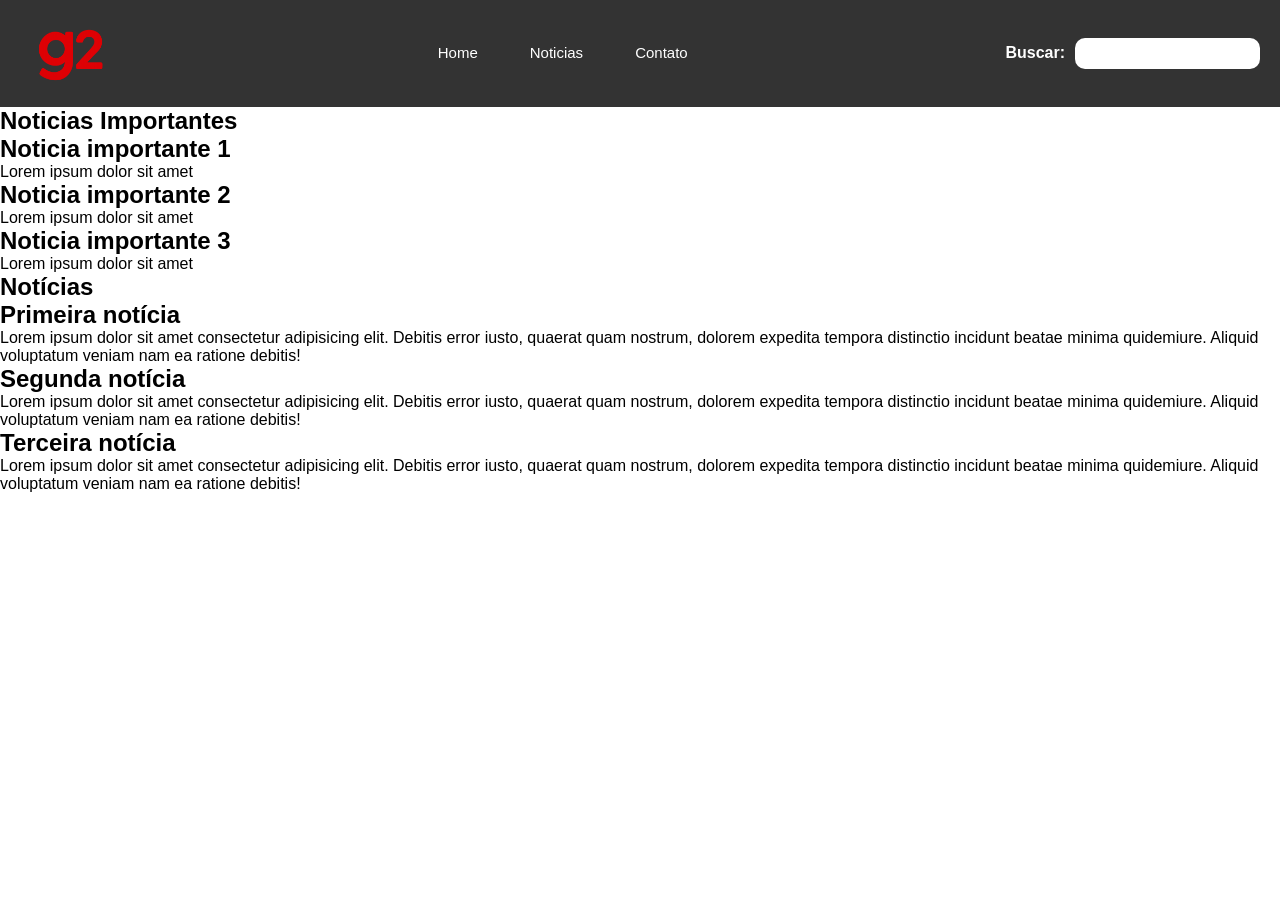
==== index.html @ c4826e5a "`Estruturação do Main com duas sections "Home" e "Noticias"`" ====
<!DOCTYPE html>
<html lang="pt-BR">

<head>
    <meta charset="UTF-8">
    <meta name="viewport" content="width=device-width, initial-scale=1.0">
    <title>Document</title>
    <link rel="stylesheet" href="style.css">
</head>

<body>
    <!-- Cabeçalho -->
    <header>
        <!-- Logo -->
        <picture id="logo" aria-label="Logo do Portal de notícias">
            <img src="img/logo.png" alt="Logo do Portal de notícias">
        </picture>
        <!-- Navbar -->
        <nav>
            <ul>
                <li><a href="#">Home</a></li>
                <li><a href="#noticias">Noticias</a></li>
                <li><a href="#">Contato</a></li>
            </ul>
        </nav>
        <!-- Form de pesquisa -->
        <form id="search-container" aria-label="Espaço de pesquisa">
            <label for="search">Buscar:</label>
            <input type="search" id="search">
        </form>
    </header>

    <main>
        <!-- Home -->
        <section id="home">
            <h1>Noticias Importantes</h1>
            <div id="home-container">
                <article class="noticias-cards">
                    <img src="img/politica.jpg" alt="">
                    <h2>Noticia importante 1</h2>
                    <p>Lorem ipsum dolor sit amet </p>
                </article>
                <article class="noticias-cards">
                    <img src="img/economia.avif" alt="">
                    <h2>Noticia importante 2</h2>
                    <p>Lorem ipsum dolor sit amet </p>
                </article>
                <article class="noticias-cards">
                    <img src="img/lula.avif" alt="">
                    <h2>Noticia importante 3</h2>
                    <p>Lorem ipsum dolor sit amet </p>
                </article>
            </div>
        </section>

        <!-- Noticias -->
        <section id="noticias">
            <h2>Notícias</h1>

                <article id="primeira-noticia" class="artigo-noticia">
                    <h2>Primeira notícia</h3>
                        <p>Lorem ipsum dolor sit
                            amet consectetur adipisicing
                            elit. Debitis error iusto,
                            quaerat quam nostrum, dolorem expedita
                            tempora distinctio incidunt beatae
                            minima quidemiure. Aliquid voluptatum veniam
                            nam ea ratione debitis!</p>
                </article>

                <article id="segunda-noticia" class="artigo-noticia">
                    <h2>Segunda notícia</h2>
                    <p>Lorem ipsum dolor sit
                        amet consectetur adipisicing
                        elit. Debitis error iusto,
                        quaerat quam nostrum, dolorem expedita
                        tempora distinctio incidunt beatae
                        minima quidemiure. Aliquid voluptatum veniam
                        nam ea ratione debitis!</p>
                </article>

                <article id="terceira-noticia" class="artigo-noticia">
                    <h2>Terceira notícia</h2>
                    <p>Lorem ipsum dolor sit
                        amet consectetur adipisicing
                        elit. Debitis error iusto,
                        quaerat quam nostrum, dolorem expedita
                        tempora distinctio incidunt beatae
                        minima quidemiure. Aliquid voluptatum veniam
                        nam ea ratione debitis!</p>
                </article>

        </section>

        <aside>

        </aside>
    </main>

</body>

</html>
---- style.css ----
* {
    font-family: Arial, Helvetica, sans-serif;
    margin: 0;
    padding: 0;
    box-sizing: border-box;
}

header {
    display: flex;
    justify-content: space-between;
    align-items: center;
    flex-wrap: wrap;

    background-color: #333;
    color: white;
    padding: 20px;
    text-align: center;
}

picture {
    display: block;
    max-width: 100px;
    height: auto;
}

img {
    display: block;
    max-width: 100px;
    height: auto;
}

nav {
    display: flex;
}

nav ul {
    display: flex;
    flex-direction: row;
    list-style: none;
    gap: 20px;

    margin: 0;
    padding: 0;
}

nav a {
    color: white;
    text-decoration: none;

    padding: 10px 16px;
    border-radius: 8px;

    font-weight: 500;
    font-size: 15px;
}

nav a:hover {
    background-color: rgba(255, 255, 255, 0.12);
    transform: translateY(-2px);
}

nav a:active {
    transform: translateY(0);
}

#search-container {
    display: flex;
    align-items: center;
    gap: 10px;
}

#search-container label {
    font-weight: bold;
}

#search-container picture {
    width: 40px;
}

#search {
    padding: 8px;
    border: none;
    border-radius: 10px;

}
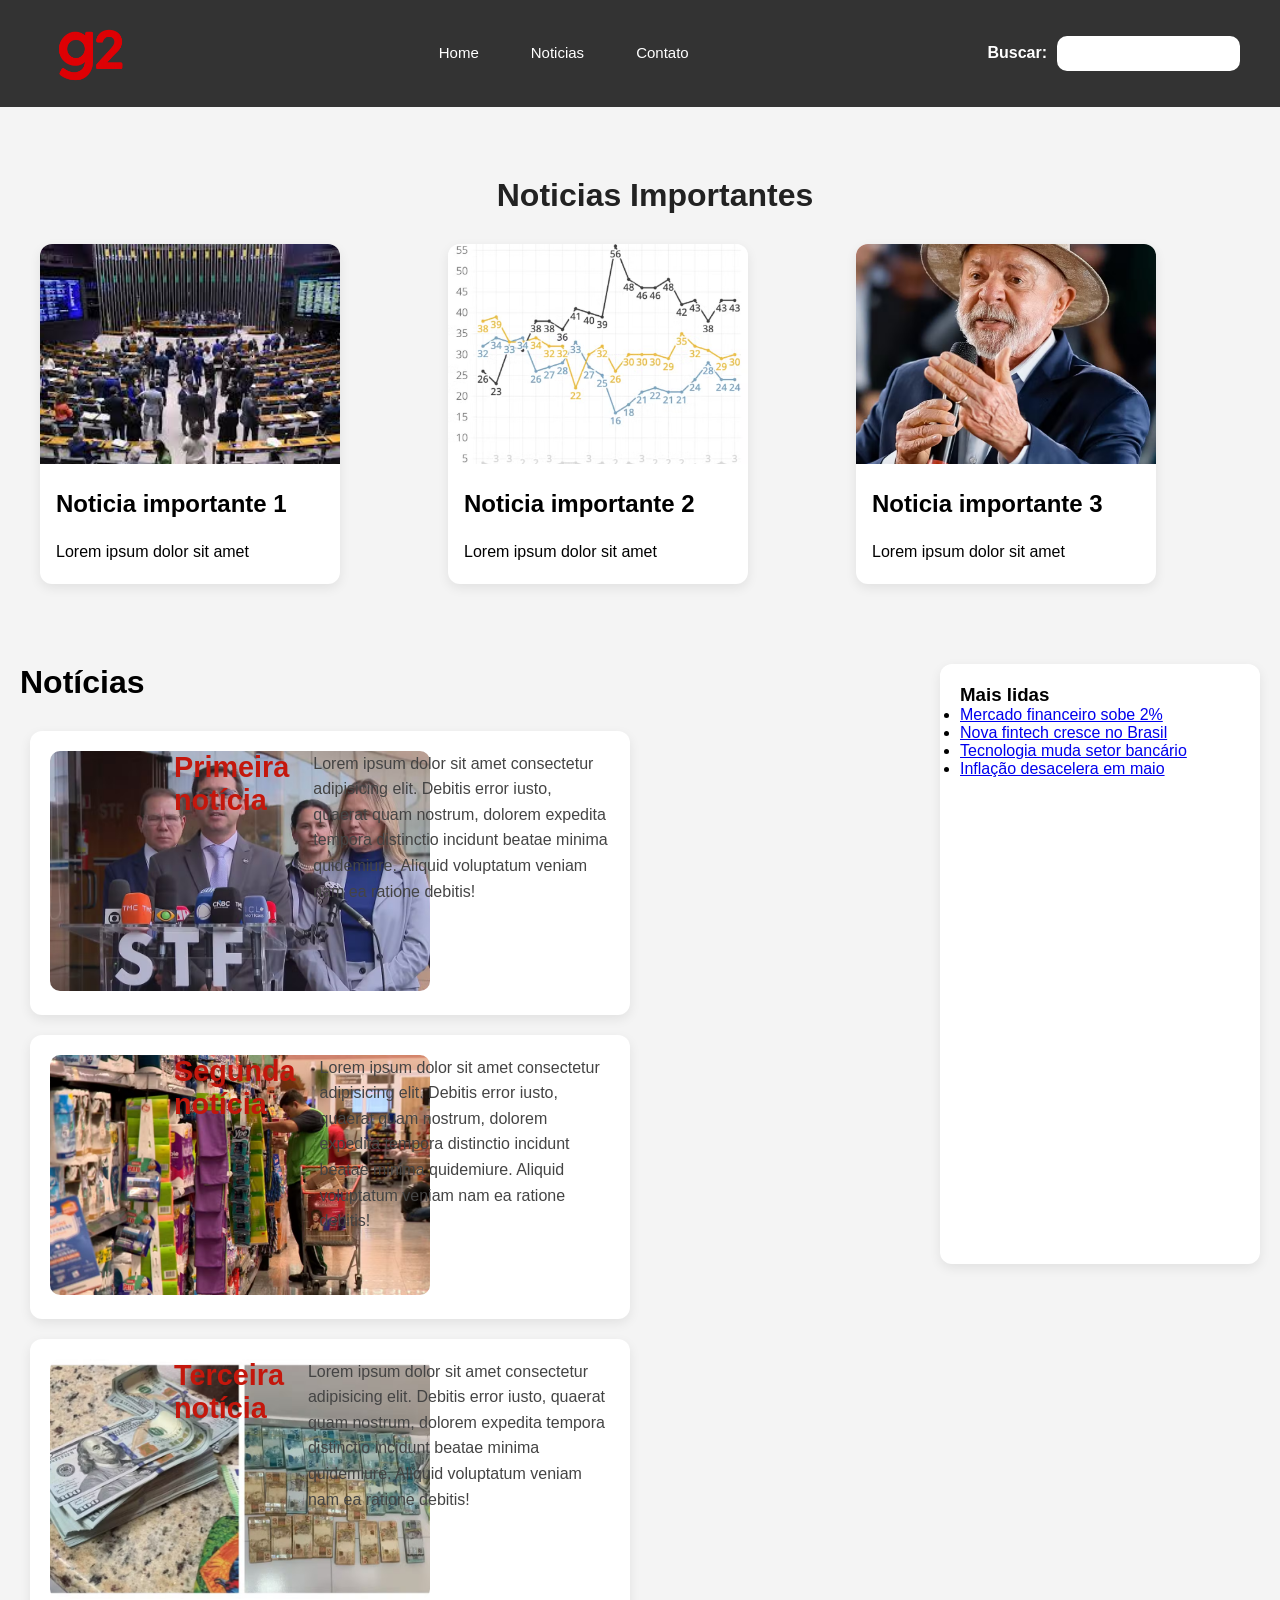
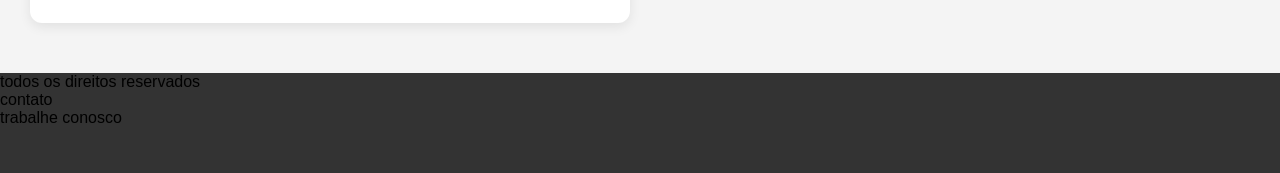
==== commit 1288166a: "`Estrutura completa do html`" ====
--- a/index.html
+++ b/index.html
@@ -54,21 +54,29 @@
         </section>
 
         <!-- Noticias -->
-        <section id="noticias">
-            <h2>Notícias</h1>
+        <section id="">
+            <div id="noticias">
+                <h2 id="titulo-noticias">Notícias</h2>
 
                 <article id="primeira-noticia" class="artigo-noticia">
-                    <h2>Primeira notícia</h3>
-                        <p>Lorem ipsum dolor sit
-                            amet consectetur adipisicing
-                            elit. Debitis error iusto,
-                            quaerat quam nostrum, dolorem expedita
-                            tempora distinctio incidunt beatae
-                            minima quidemiure. Aliquid voluptatum veniam
-                            nam ea ratione debitis!</p>
+                    <picture>
+                        <img src="img/faria-lima.avif" alt="">
+                    </picture>
+                    <h2>Primeira notícia</h2>
+                    <p>Lorem ipsum dolor sit
+                        amet consectetur adipisicing
+                        elit. Debitis error iusto,
+                        quaerat quam nostrum, dolorem expedita
+                        tempora distinctio incidunt beatae
+                        minima quidemiure. Aliquid voluptatum veniam
+                        nam ea ratione debitis!</p>
                 </article>
 
                 <article id="segunda-noticia" class="artigo-noticia">
+                    <picture>
+                        <img src="img/mercado.avif" alt="">
+                    </picture>
+
                     <h2>Segunda notícia</h2>
                     <p>Lorem ipsum dolor sit
                         amet consectetur adipisicing
@@ -80,6 +88,9 @@
                 </article>
 
                 <article id="terceira-noticia" class="artigo-noticia">
+                    <picture>
+                        <img src="img/fintech.avif" alt="">
+                    </picture>
                     <h2>Terceira notícia</h2>
                     <p>Lorem ipsum dolor sit
                         amet consectetur adipisicing
@@ -89,13 +100,33 @@
                         minima quidemiure. Aliquid voluptatum veniam
                         nam ea ratione debitis!</p>
                 </article>
+            </div>
+            <aside>
+                <h3>Mais lidas</h3>
 
+                <ul>
+                    <li><a href="#">Mercado financeiro sobe 2%</a></li>
+                    <li><a href="#">Nova fintech cresce no Brasil</a></li>
+                    <li><a href="#">Tecnologia muda setor bancário</a></li>
+                    <li><a href="#">Inflação desacelera em maio</a></li>
+                </ul>
+            </aside>
         </section>
+    </main>
 
-        <aside>
-
-        </aside>
-    </main>
+    <footer>
+        <div>
+            <p>
+                todos os direitos reservados
+            </p>
+        </div>
+        <div>
+            <ul>
+                <li><a href=""></a>contato</li>
+                <li><a href=""></a>trabalhe conosco</li>
+            </ul>
+        </div>
+    </footer>
 
 </body>
 
--- a/style.css
+++ b/style.css
@@ -5,16 +5,21 @@
     box-sizing: border-box;
 }
 
+body {
+    background-color: #f4f4f4;
+}
+
 header {
     display: flex;
     justify-content: space-between;
     align-items: center;
     flex-wrap: wrap;
 
+    gap: 20px;
+
     background-color: #333;
     color: white;
-    padding: 20px;
-    text-align: center;
+    padding: 20px 40px;
 }
 
 picture {
@@ -23,7 +28,7 @@
     height: auto;
 }
 
-img {
+#logo img {
     display: block;
     max-width: 100px;
     height: auto;
@@ -35,12 +40,8 @@
 
 nav ul {
     display: flex;
-    flex-direction: row;
     list-style: none;
     gap: 20px;
-
-    margin: 0;
-    padding: 0;
 }
 
 nav a {
@@ -52,6 +53,8 @@
 
     font-weight: 500;
     font-size: 15px;
+
+    transition: 0.3s ease;
 }
 
 nav a:hover {
@@ -78,8 +81,156 @@
 }
 
 #search {
-    padding: 8px;
+    padding: 10px 7px;
     border: none;
     border-radius: 10px;
-
+    outline: none;
+
+}
+
+#home {
+    padding: 40px 20px;
+}
+
+#home h1 {
+    font-size: 2rem;
+    margin-bottom: 30px;
+    text-align: center;
+}
+
+#home-container {
+    display: grid;
+    grid-template-columns: repeat(auto-fit, minmax(280px, 1fr));
+    gap: 24px;
+    max-width: 1200px;
+    margin: 0 auto;
+}
+
+.noticias-cards {
+    display: flex;
+    flex-direction: column;
+    background-color: white;
+    width: 300px;
+    border-radius: 12px;
+    overflow: hidden;
+    box-shadow: 0px 4px 12px rgba(0, 0, 0, 0.08);
+    gap: 10px;
+}
+
+.noticias-cards:hover {
+    transform: translateY(-6px);
+    box-shadow: 0px 4px 24px rgba(0, 0, 0, 0.12);
+}
+
+.noticias-cards img {
+    width: 100%;
+    height: 220px;
+    object-fit: cover;
+}
+
+.noticias-cards h2,
+.noticias-cards p {
+    padding-inline: 16px;
+}
+
+.noticias-cards h2 {
+    margin-top: 16px;
+}
+
+.noticias-cards p {
+    margin: 12px 0 20px;
+    line-height: 1.5;
+}
+
+#home h1 {
+    font-size: 2rem;
+
+    margin-left: 30px;
+    margin-top: 30px;
+
+    color: #222;
+}
+
+#noticias {
+    display: flex;
+    flex-direction: column;
+    flex: 1;
+    max-width: 900px;
+}
+
+#titulo-noticias {
+    margin-bottom: 20px;
+    font-size: 2rem;
+}
+
+/* Artigos */
+.artigo-noticia {
+    display: flex;
+    background-color: white;
+    flex-direction: row;
+    gap: 24px;
+    margin-bottom: 20px;
+    width: 600px;
+    padding: 20px;
+    margin: 10px;
+    border-radius: 12px;
+    box-shadow: 0px 4px 12px rgba(0, 0, 0, 0.08);
+}
+
+.artigo-noticia picture {
+    flex-shrink: 0;
+}
+
+.artigo-noticia img {
+    width: 380px;
+    height: 240px;
+    border-radius: 10px;
+    object-fit: cover;
+}
+
+.artigo-noticia h2 {
+    font-size: 1.8rem;
+
+    margin-bottom: 12px;
+
+    color: #c4170c;
+    /* vermelho estilo G1 */
+}
+
+.artigo-noticia p {
+    line-height: 1.6;
+    color: #444;
+}
+
+.artigo-noticia p {
+    line-height: 1.6;
+}
+
+aside {
+    width: 320px;
+    min-height: 600px;
+    background-color: white;
+    border-radius: 12px;
+    padding: 20px;
+    box-shadow: 0 4px 12px rgba(0, 0, 0, 0.08);
+    position: sticky;
+    top: 20px;
+}
+
+section:last-of-type {
+    display: flex;
+    justify-content: center;
+    align-items: flex-start;
+    gap: 30px;
+
+    padding: 40px 20px;
+
+    max-width: 1400px;
+    margin: 0 auto;
+}
+
+footer{
+    width: 100%;
+    height: 100px;
+    background-color: #333;
 }
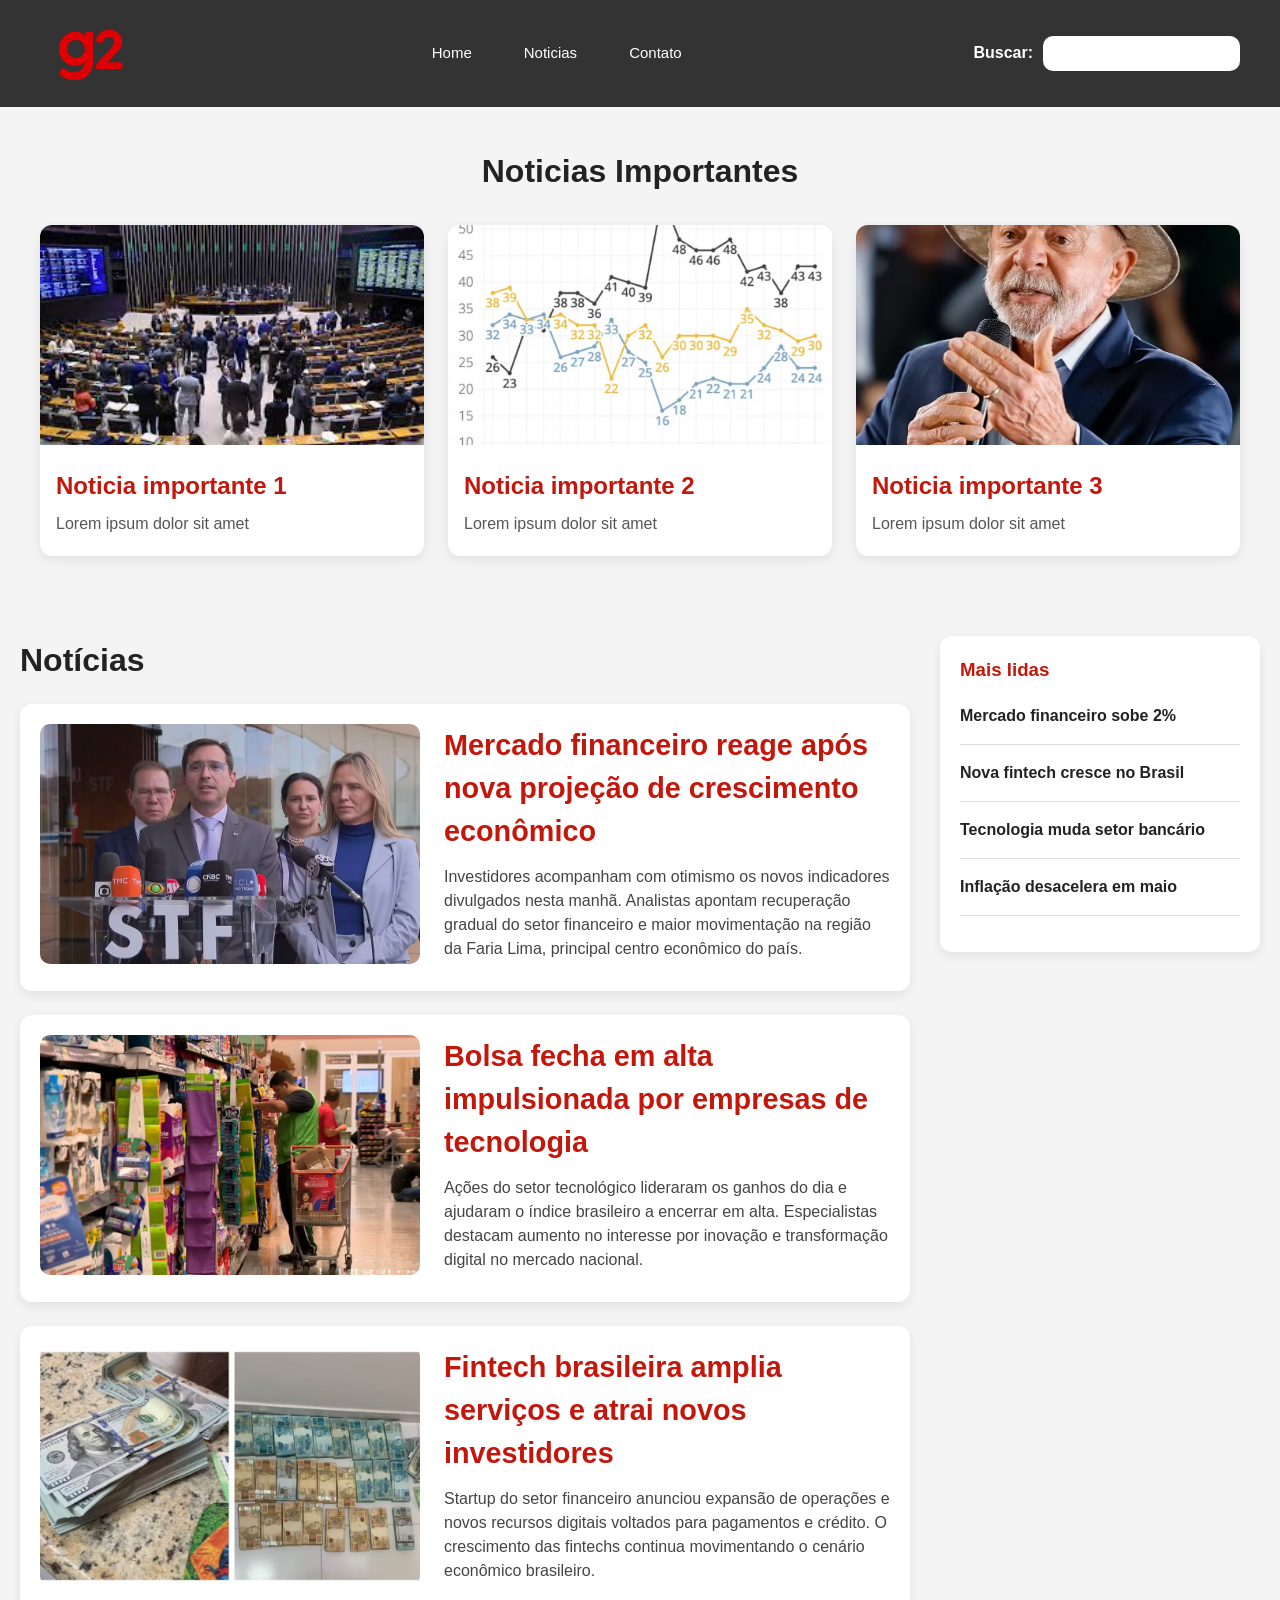
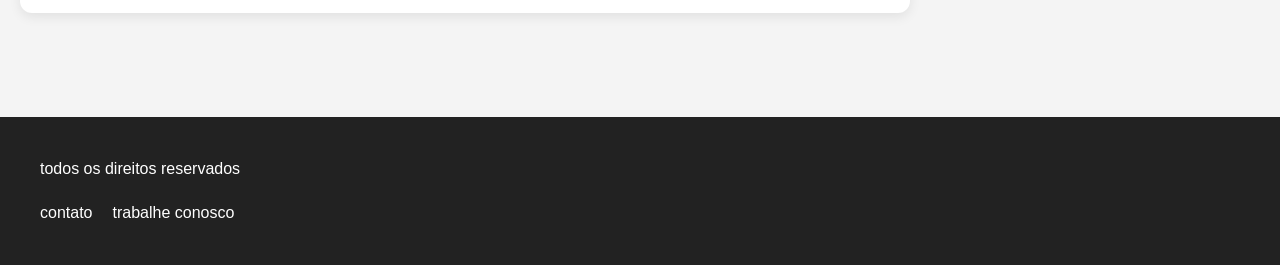
==== commit 686f793a: "`Contextualizado nos articles e melhoria do css`" ====
--- a/index.html
+++ b/index.html
@@ -60,46 +60,52 @@
 
                 <article id="primeira-noticia" class="artigo-noticia">
                     <picture>
-                        <img src="img/faria-lima.avif" alt="">
+                        <img src="img/faria-lima.avif" alt="Politicos em entrevista">
                     </picture>
-                    <h2>Primeira notícia</h2>
-                    <p>Lorem ipsum dolor sit
-                        amet consectetur adipisicing
-                        elit. Debitis error iusto,
-                        quaerat quam nostrum, dolorem expedita
-                        tempora distinctio incidunt beatae
-                        minima quidemiure. Aliquid voluptatum veniam
-                        nam ea ratione debitis!</p>
+
+                    <div>
+                        <h2>Mercado financeiro reage após nova projeção de crescimento econômico</h2>
+
+                        <p>
+                            Investidores acompanham com otimismo os novos indicadores divulgados nesta manhã.
+                            Analistas apontam recuperação gradual do setor financeiro e maior movimentação
+                            na região da Faria Lima, principal centro econômico do país.
+                        </p>
+                    </div>
                 </article>
 
                 <article id="segunda-noticia" class="artigo-noticia">
                     <picture>
-                        <img src="img/mercado.avif" alt="">
+                        <img src="img/mercado.avif" alt="Mercado e carrinho de compras">
                     </picture>
 
-                    <h2>Segunda notícia</h2>
-                    <p>Lorem ipsum dolor sit
-                        amet consectetur adipisicing
-                        elit. Debitis error iusto,
-                        quaerat quam nostrum, dolorem expedita
-                        tempora distinctio incidunt beatae
-                        minima quidemiure. Aliquid voluptatum veniam
-                        nam ea ratione debitis!</p>
+                    <div>
+                        <h2>Bolsa fecha em alta impulsionada por empresas de tecnologia</h2>
+
+                        <p>
+                            Ações do setor tecnológico lideraram os ganhos do dia e ajudaram o índice brasileiro
+                            a encerrar em alta. Especialistas destacam aumento no interesse por inovação e
+                            transformação digital no mercado nacional.
+                        </p>
+                    </div>
                 </article>
 
                 <article id="terceira-noticia" class="artigo-noticia">
                     <picture>
-                        <img src="img/fintech.avif" alt="">
+                        <img src="img/fintech.avif" alt="Dinheiro e dolar espalhado pelo chão">
                     </picture>
-                    <h2>Terceira notícia</h2>
-                    <p>Lorem ipsum dolor sit
-                        amet consectetur adipisicing
-                        elit. Debitis error iusto,
-                        quaerat quam nostrum, dolorem expedita
-                        tempora distinctio incidunt beatae
-                        minima quidemiure. Aliquid voluptatum veniam
-                        nam ea ratione debitis!</p>
+
+                    <div>
+                        <h2>Fintech brasileira amplia serviços e atrai novos investidores</h2>
+
+                        <p>
+                            Startup do setor financeiro anunciou expansão de operações e novos recursos digitais
+                            voltados para pagamentos e crédito. O crescimento das fintechs continua movimentando
+                            o cenário econômico brasileiro.
+                        </p>
+                    </div>
                 </article>
+
             </div>
             <aside>
                 <h3>Mais lidas</h3>
--- a/style.css
+++ b/style.css
@@ -1,3 +1,4 @@
+
 * {
     font-family: Arial, Helvetica, sans-serif;
     margin: 0;
@@ -7,7 +8,11 @@
 
 body {
     background-color: #f4f4f4;
-}
+    color: #222;
+    line-height: 1.5;
+}
+
+/* HEADER */
 
 header {
     display: flex;
@@ -19,24 +24,16 @@
 
     background-color: #333;
     color: white;
+
     padding: 20px 40px;
 }
 
-picture {
+#logo img {
+    width: 100px;
     display: block;
-    max-width: 100px;
-    height: auto;
-}
-
-#logo img {
-    display: block;
-    max-width: 100px;
-    height: auto;
-}
-
-nav {
-    display: flex;
-}
+}
+
+/* NAV */
 
 nav ul {
     display: flex;
@@ -51,8 +48,8 @@
     padding: 10px 16px;
     border-radius: 8px;
 
+    font-size: 15px;
     font-weight: 500;
-    font-size: 15px;
 
     transition: 0.3s ease;
 }
@@ -62,9 +59,7 @@
     transform: translateY(-2px);
 }
 
-nav a:active {
-    transform: translateY(0);
-}
+/* SEARCH */
 
 #search-container {
     display: flex;
@@ -76,17 +71,16 @@
     font-weight: bold;
 }
 
-#search-container picture {
-    width: 40px;
-}
-
 #search {
-    padding: 10px 7px;
+    padding: 10px 14px;
+
     border: none;
+    outline: none;
+
     border-radius: 10px;
-    outline: none;
-
-}
+}
+
+/* HOME */
 
 #home {
     padding: 40px 20px;
@@ -94,87 +88,116 @@
 
 #home h1 {
     font-size: 2rem;
+    text-align: center;
+
     margin-bottom: 30px;
-    text-align: center;
-}
+}
+
+/* CARDS */
 
 #home-container {
     display: grid;
+
     grid-template-columns: repeat(auto-fit, minmax(280px, 1fr));
+
     gap: 24px;
+
     max-width: 1200px;
+
     margin: 0 auto;
 }
 
 .noticias-cards {
-    display: flex;
-    flex-direction: column;
     background-color: white;
-    width: 300px;
+
     border-radius: 12px;
+
     overflow: hidden;
-    box-shadow: 0px 4px 12px rgba(0, 0, 0, 0.08);
-    gap: 10px;
+
+    box-shadow: 0 4px 12px rgba(0, 0, 0, 0.08);
+
+    transition: 0.3s ease;
 }
 
 .noticias-cards:hover {
     transform: translateY(-6px);
-    box-shadow: 0px 4px 24px rgba(0, 0, 0, 0.12);
+
+    box-shadow: 0 4px 24px rgba(0, 0, 0, 0.12);
 }
 
 .noticias-cards img {
     width: 100%;
     height: 220px;
+
     object-fit: cover;
 }
 
-.noticias-cards h2,
+.noticias-cards h2 {
+    padding: 16px 16px 8px;
+
+    color: #c4170c;
+}
+
 .noticias-cards p {
-    padding-inline: 16px;
-}
-
-.noticias-cards h2 {
-    margin-top: 16px;
-}
-
-.noticias-cards p {
-    margin: 12px 0 20px;
-    line-height: 1.5;
-}
-
-#home h1 {
+    padding: 0 16px 20px;
+
+    color: #555;
+}
+
+/* ÁREA DAS NOTÍCIAS */
+
+section:last-of-type {
+    display: flex;
+    justify-content: center;
+    align-items: flex-start;
+
+    gap: 30px;
+
+    max-width: 1400px;
+
+    margin: 0 auto;
+
+    padding: 40px 20px;
+}
+
+/* NOTÍCIAS */
+
+#noticias {
+    flex: 1;
+
+    max-width: 900px;
+}
+
+#titulo-noticias {
     font-size: 2rem;
 
-    margin-left: 30px;
-    margin-top: 30px;
-
-    color: #222;
-}
-
-#noticias {
-    display: flex;
-    flex-direction: column;
-    flex: 1;
-    max-width: 900px;
-}
-
-#titulo-noticias {
     margin-bottom: 20px;
-    font-size: 2rem;
-}
-
-/* Artigos */
+}
+
+/* ARTIGO */
+
 .artigo-noticia {
     display: flex;
+
+    gap: 24px;
+
     background-color: white;
-    flex-direction: row;
-    gap: 24px;
-    margin-bottom: 20px;
-    width: 600px;
+
     padding: 20px;
-    margin: 10px;
+
+    margin-bottom: 24px;
+
     border-radius: 12px;
-    box-shadow: 0px 4px 12px rgba(0, 0, 0, 0.08);
+
+    box-shadow: 0 4px 12px rgba(0, 0, 0, 0.08);
+
+    transition: 0.3s ease;
+}
+
+.artigo-noticia:hover {
+    transform: translateY(-4px);
+
+    box-shadow: 0 4px 24px rgba(0, 0, 0, 0.12);
 }
 
 .artigo-noticia picture {
@@ -184,8 +207,10 @@
 .artigo-noticia img {
     width: 380px;
     height: 240px;
+
+    object-fit: cover;
+
     border-radius: 10px;
-    object-fit: cover;
 }
 
 .artigo-noticia h2 {
@@ -194,43 +219,143 @@
     margin-bottom: 12px;
 
     color: #c4170c;
-    /* vermelho estilo G1 */
 }
 
 .artigo-noticia p {
-    line-height: 1.6;
     color: #444;
 }
 
-.artigo-noticia p {
-    line-height: 1.6;
-}
+/* ASIDE */
 
 aside {
     width: 320px;
-    min-height: 600px;
+
     background-color: white;
+
+    padding: 20px;
+
     border-radius: 12px;
-    padding: 20px;
+
     box-shadow: 0 4px 12px rgba(0, 0, 0, 0.08);
+
     position: sticky;
     top: 20px;
 }
 
-section:last-of-type {
-    display: flex;
-    justify-content: center;
-    align-items: flex-start;
-    gap: 30px;
+aside h3 {
+    margin-bottom: 20px;
+
+    color: #c4170c;
+}
+
+aside ul {
+    list-style: none;
+}
+
+aside li {
+    margin-bottom: 16px;
+
+    padding-bottom: 16px;
+
+    border-bottom: 1px solid #ddd;
+}
+
+aside a {
+    text-decoration: none;
+
+    color: #222;
+
+    font-weight: bold;
+}
+
+aside a:hover {
+    color: #c4170c;
+}
+
+/* FOOTER */
+
+footer {
+    background-color: #222;
+    color: white;
+
+    margin-top: 40px;
 
     padding: 40px 20px;
-
-    max-width: 1400px;
+}
+
+footer div {
+    max-width: 1200px;
+
     margin: 0 auto;
 }
 
-footer{
-    width: 100%;
-    height: 100px;
-    background-color: #333;
-}+footer ul {
+    display: flex;
+    gap: 20px;
+
+    list-style: none;
+
+    margin-top: 20px;
+}
+
+footer a {
+    color: white;
+    text-decoration: none;
+}
+
+footer a:hover {
+    color: #c4170c;
+}
+
+/* RESPONSIVIDADE */
+
+@media (max-width: 1000px) {
+
+    section:last-of-type {
+        flex-direction: column;
+    }
+
+    aside {
+        width: 100%;
+
+        position: static;
+    }
+}
+
+@media (max-width: 768px) {
+
+    header {
+        flex-direction: column;
+
+        text-align: center;
+    }
+
+    nav ul {
+        flex-direction: column;
+    }
+
+    #search-container {
+        width: 100%;
+
+        justify-content: center;
+    }
+
+    #search {
+        width: 100%;
+
+        max-width: 300px;
+    }
+
+    .artigo-noticia {
+        flex-direction: column;
+    }
+
+    .artigo-noticia img {
+        width: 100%;
+        height: 300px;
+    }
+
+    footer ul {
+        flex-direction: column;
+    }
+}
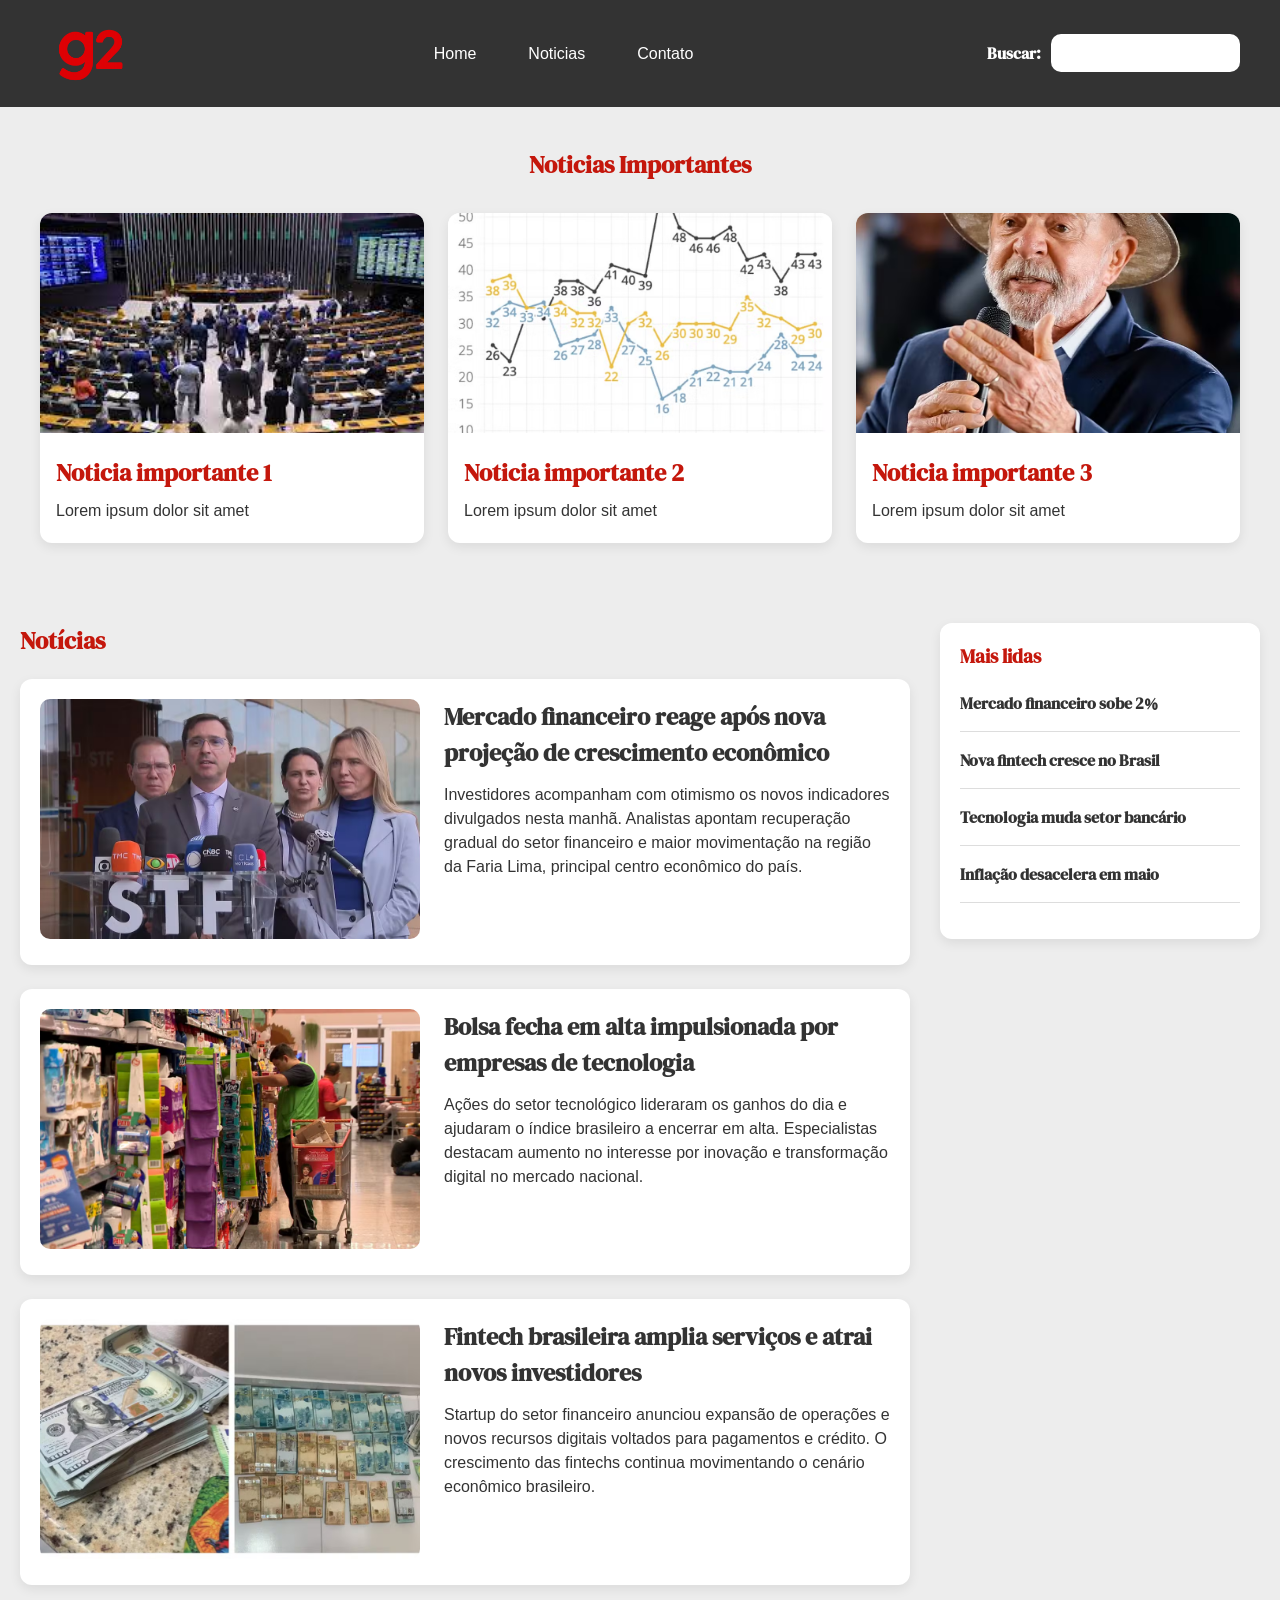
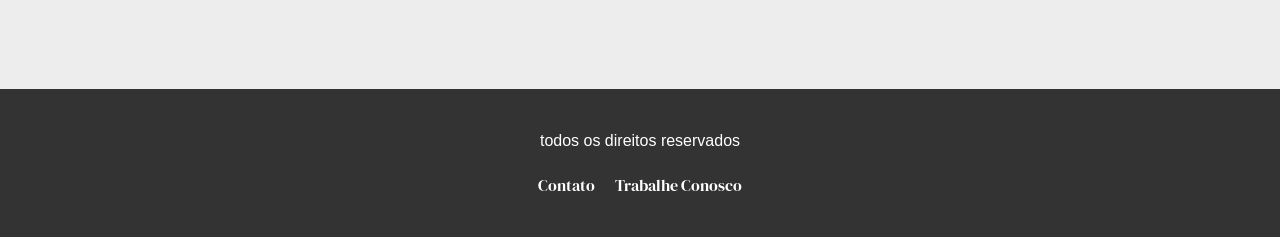
==== commit 90e77b39: "Fix(Html/CSS): Consertado os articles adicionando links neles e ajustando aria-label e centralização" ====
--- a/index.html
+++ b/index.html
@@ -35,21 +35,31 @@
         <section id="home">
             <h1>Noticias Importantes</h1>
             <div id="home-container">
-                <article class="noticias-cards">
-                    <img src="img/politica.jpg" alt="">
-                    <h2>Noticia importante 1</h2>
-                    <p>Lorem ipsum dolor sit amet </p>
-                </article>
-                <article class="noticias-cards">
-                    <img src="img/economia.avif" alt="">
-                    <h2>Noticia importante 2</h2>
-                    <p>Lorem ipsum dolor sit amet </p>
-                </article>
-                <article class="noticias-cards">
-                    <img src="img/lula.avif" alt="">
-                    <h2>Noticia importante 3</h2>
-                    <p>Lorem ipsum dolor sit amet </p>
-                </article>
+
+                <a aria-label="Noticia em destaque:" href="#">
+                    <article class="noticias-cards">
+                        <img src="img/politica.jpg" alt="">
+                        <h2>Noticia importante 1</h2>
+                        <p>Lorem ipsum dolor sit amet </p>
+                    </article>
+                </a>
+
+
+                <a aria-label="Noticia em destaque:" href="#">
+                    <article class="noticias-cards">
+                        <img src="img/economia.avif" alt="">
+                        <h2>Noticia importante 2</h2>
+                        <p>Lorem ipsum dolor sit amet </p>
+                    </article>
+                </a>
+
+                <a aria-label="Noticia em destaque:" href="#">
+                    <article class="noticias-cards">
+                        <img src="img/lula.avif" alt="">
+                        <h2>Noticia importante 3</h2>
+                        <p>Lorem ipsum dolor sit amet </p>
+                    </article>
+                </a>
             </div>
         </section>
 
@@ -58,63 +68,70 @@
             <div id="noticias">
                 <h2 id="titulo-noticias">Notícias</h2>
 
-                <article id="primeira-noticia" class="artigo-noticia">
-                    <picture>
-                        <img src="img/faria-lima.avif" alt="Politicos em entrevista">
-                    </picture>
+                <a aria-label="Noticia: " href="#">
+                    <article id="primeira-noticia" class="artigo-noticia">
+                        <picture>
+                            <img src="img/faria-lima.avif" alt="Politicos em entrevista">
+                        </picture>
 
-                    <div>
-                        <h2>Mercado financeiro reage após nova projeção de crescimento econômico</h2>
+                        <div>
+                            <h2>Mercado financeiro reage após nova projeção de crescimento econômico</h2>
+                            <p>
+                                Investidores acompanham com otimismo os novos indicadores divulgados nesta manhã.
+                                Analistas apontam recuperação gradual do setor financeiro e maior movimentação
+                                na região da Faria Lima, principal centro econômico do país.
+                            </p>
+                        </div>
+                    </article>
+                </a>
+                <a aria-label="Noticia: " href="#">
+                    <article id="segunda-noticia" class="artigo-noticia">
+                        <picture>
+                            <img src="img/mercado.avif" alt="Mercado e carrinho de compras">
+                        </picture>
 
-                        <p>
-                            Investidores acompanham com otimismo os novos indicadores divulgados nesta manhã.
-                            Analistas apontam recuperação gradual do setor financeiro e maior movimentação
-                            na região da Faria Lima, principal centro econômico do país.
-                        </p>
-                    </div>
-                </article>
+                        <div>
+                            <h2>Bolsa fecha em alta impulsionada por empresas de tecnologia</h2>
 
-                <article id="segunda-noticia" class="artigo-noticia">
-                    <picture>
-                        <img src="img/mercado.avif" alt="Mercado e carrinho de compras">
-                    </picture>
+                            <p>
+                                Ações do setor tecnológico lideraram os ganhos do dia e ajudaram o índice brasileiro
+                                a encerrar em alta. Especialistas destacam aumento no interesse por inovação e
+                                transformação digital no mercado nacional.
+                            </p>
+                        </div>
+                    </article>
+                </a>
 
-                    <div>
-                        <h2>Bolsa fecha em alta impulsionada por empresas de tecnologia</h2>
+                <a aria-label="Noticia: " href="#">
+                    <article id="terceira-noticia" class="artigo-noticia">
+                        <picture>
+                            <img src="img/fintech.avif" alt="Dinheiro e dolar espalhado pelo chão">
+                        </picture>
 
-                        <p>
-                            Ações do setor tecnológico lideraram os ganhos do dia e ajudaram o índice brasileiro
-                            a encerrar em alta. Especialistas destacam aumento no interesse por inovação e
-                            transformação digital no mercado nacional.
-                        </p>
-                    </div>
-                </article>
+                        <div>
+                            <h2>Fintech brasileira amplia serviços e atrai novos investidores</h2>
 
-                <article id="terceira-noticia" class="artigo-noticia">
-                    <picture>
-                        <img src="img/fintech.avif" alt="Dinheiro e dolar espalhado pelo chão">
-                    </picture>
-
-                    <div>
-                        <h2>Fintech brasileira amplia serviços e atrai novos investidores</h2>
-
-                        <p>
-                            Startup do setor financeiro anunciou expansão de operações e novos recursos digitais
-                            voltados para pagamentos e crédito. O crescimento das fintechs continua movimentando
-                            o cenário econômico brasileiro.
-                        </p>
-                    </div>
-                </article>
+                            <p>
+                                Startup do setor financeiro anunciou expansão de operações e novos recursos digitais
+                                voltados para pagamentos e crédito. O crescimento das fintechs continua movimentando
+                                o cenário econômico brasileiro.
+                            </p>
+                        </div>
+                    </article>
+                </a>
 
             </div>
             <aside>
                 <h3>Mais lidas</h3>
 
                 <ul>
-                    <li><a href="#">Mercado financeiro sobe 2%</a></li>
-                    <li><a href="#">Nova fintech cresce no Brasil</a></li>
-                    <li><a href="#">Tecnologia muda setor bancário</a></li>
-                    <li><a href="#">Inflação desacelera em maio</a></li>
+                    <li><a aria-label="Noticia: Mercado financeiro sobe 2%" href="#">Mercado financeiro sobe 2%</a></li>
+                    <li><a aria-label="Noticia: Nova fintech cresce no Brasil" href="#">Nova fintech cresce no
+                            Brasil</a></li>
+                    <li><a aria-label="Noticia: Tecnologia muda setor bancário" href="#">Tecnologia muda setor
+                            bancário</a></li>
+                    <li><a aria-label="Noticia: Inflação desacelera em maio" href="#">Inflação desacelera em maio</a>
+                    </li>
                 </ul>
             </aside>
         </section>
@@ -128,8 +145,8 @@
         </div>
         <div>
             <ul>
-                <li><a href=""></a>contato</li>
-                <li><a href=""></a>trabalhe conosco</li>
+                <li><a aria-label="Contato" href="#">Contato</a></li>
+                <li><a aria-label="Trabalhe Conosco" href="#">Trabalhe Conosco</a></li>
             </ul>
         </div>
     </footer>
--- a/style.css
+++ b/style.css
@@ -1,14 +1,36 @@
-
+@import url('https://fonts.googleapis.com/css2?family=DM+Serif+Display:ital@0;1&display=swap');
+
+:root{
+    --primary-color: #EDEDED;
+    --secondary-color: #C4170C;
+    --header-color: #333;
+    --text-color: white;
+
+    --title-font: "DM Serif Display", serif;
+    --desc-font: 'Roboto', sans-serif;
+
+    --title-size: 24px;
+    --desc-size: 16px;
+    --text-between: 1.5px
+}
+
+a{
+    text-decoration: none;
+}
+p{
+    font-family: var(--desc-font);
+    font-size: var(--desc-font);
+}
 * {
-    font-family: Arial, Helvetica, sans-serif;
+    font-family: var(--title-font);
     margin: 0;
     padding: 0;
     box-sizing: border-box;
 }
 
 body {
-    background-color: #f4f4f4;
-    color: #222;
+    background-color: var(--primary-color);
+    color: var(--secondary-color);
     line-height: 1.5;
 }
 
@@ -22,8 +44,8 @@
 
     gap: 20px;
 
-    background-color: #333;
-    color: white;
+    background-color: var(--header-color);
+    color: var(--text-color);
 
     padding: 20px 40px;
 }
@@ -42,13 +64,12 @@
 }
 
 nav a {
-    color: white;
-    text-decoration: none;
+    color: var(--text-color);
 
     padding: 10px 16px;
     border-radius: 8px;
-
-    font-size: 15px;
+    font-family: var(--desc-font);
+    font-size: var(--desc-size);
     font-weight: 500;
 
     transition: 0.3s ease;
@@ -87,7 +108,7 @@
 }
 
 #home h1 {
-    font-size: 2rem;
+    font-size: var(--title-size);
     text-align: center;
 
     margin-bottom: 30px;
@@ -135,13 +156,13 @@
 .noticias-cards h2 {
     padding: 16px 16px 8px;
 
-    color: #c4170c;
+    color: var(--secondary-color);
 }
 
 .noticias-cards p {
     padding: 0 16px 20px;
 
-    color: #555;
+    color: var(--header-color);
 }
 
 /* ÁREA DAS NOTÍCIAS */
@@ -169,7 +190,7 @@
 }
 
 #titulo-noticias {
-    font-size: 2rem;
+    font-size: var(--title-size);
 
     margin-bottom: 20px;
 }
@@ -214,15 +235,17 @@
 }
 
 .artigo-noticia h2 {
-    font-size: 1.8rem;
+    font-size: var(--title-size);
 
     margin-bottom: 12px;
 
-    color: #c4170c;
+    color: var(--header-color);
 }
 
 .artigo-noticia p {
-    color: #444;
+    font-family: var(--desc-font);
+    font-size: var(--desc-size);
+    color: var(--header-color);
 }
 
 /* ASIDE */
@@ -245,7 +268,7 @@
 aside h3 {
     margin-bottom: 20px;
 
-    color: #c4170c;
+    color: var(--secondary-color);
 }
 
 aside ul {
@@ -263,20 +286,23 @@
 aside a {
     text-decoration: none;
 
-    color: #222;
+    color: var(--header-color);
 
     font-weight: bold;
 }
 
 aside a:hover {
-    color: #c4170c;
+    color: var(--secondary-color);
 }
 
 /* FOOTER */
 
 footer {
-    background-color: #222;
+    display: flex;
+    flex-direction: column;
+    background-color: var(--header-color);
     color: white;
+    justify-content: center;
 
     margin-top: 40px;
 
@@ -284,9 +310,9 @@
 }
 
 footer div {
-    max-width: 1200px;
-
-    margin: 0 auto;
+    display: flex;
+    margin: auto;
+
 }
 
 footer ul {
@@ -304,7 +330,7 @@
 }
 
 footer a:hover {
-    color: #c4170c;
+    color: var(--secondary-color);
 }
 
 /* RESPONSIVIDADE */
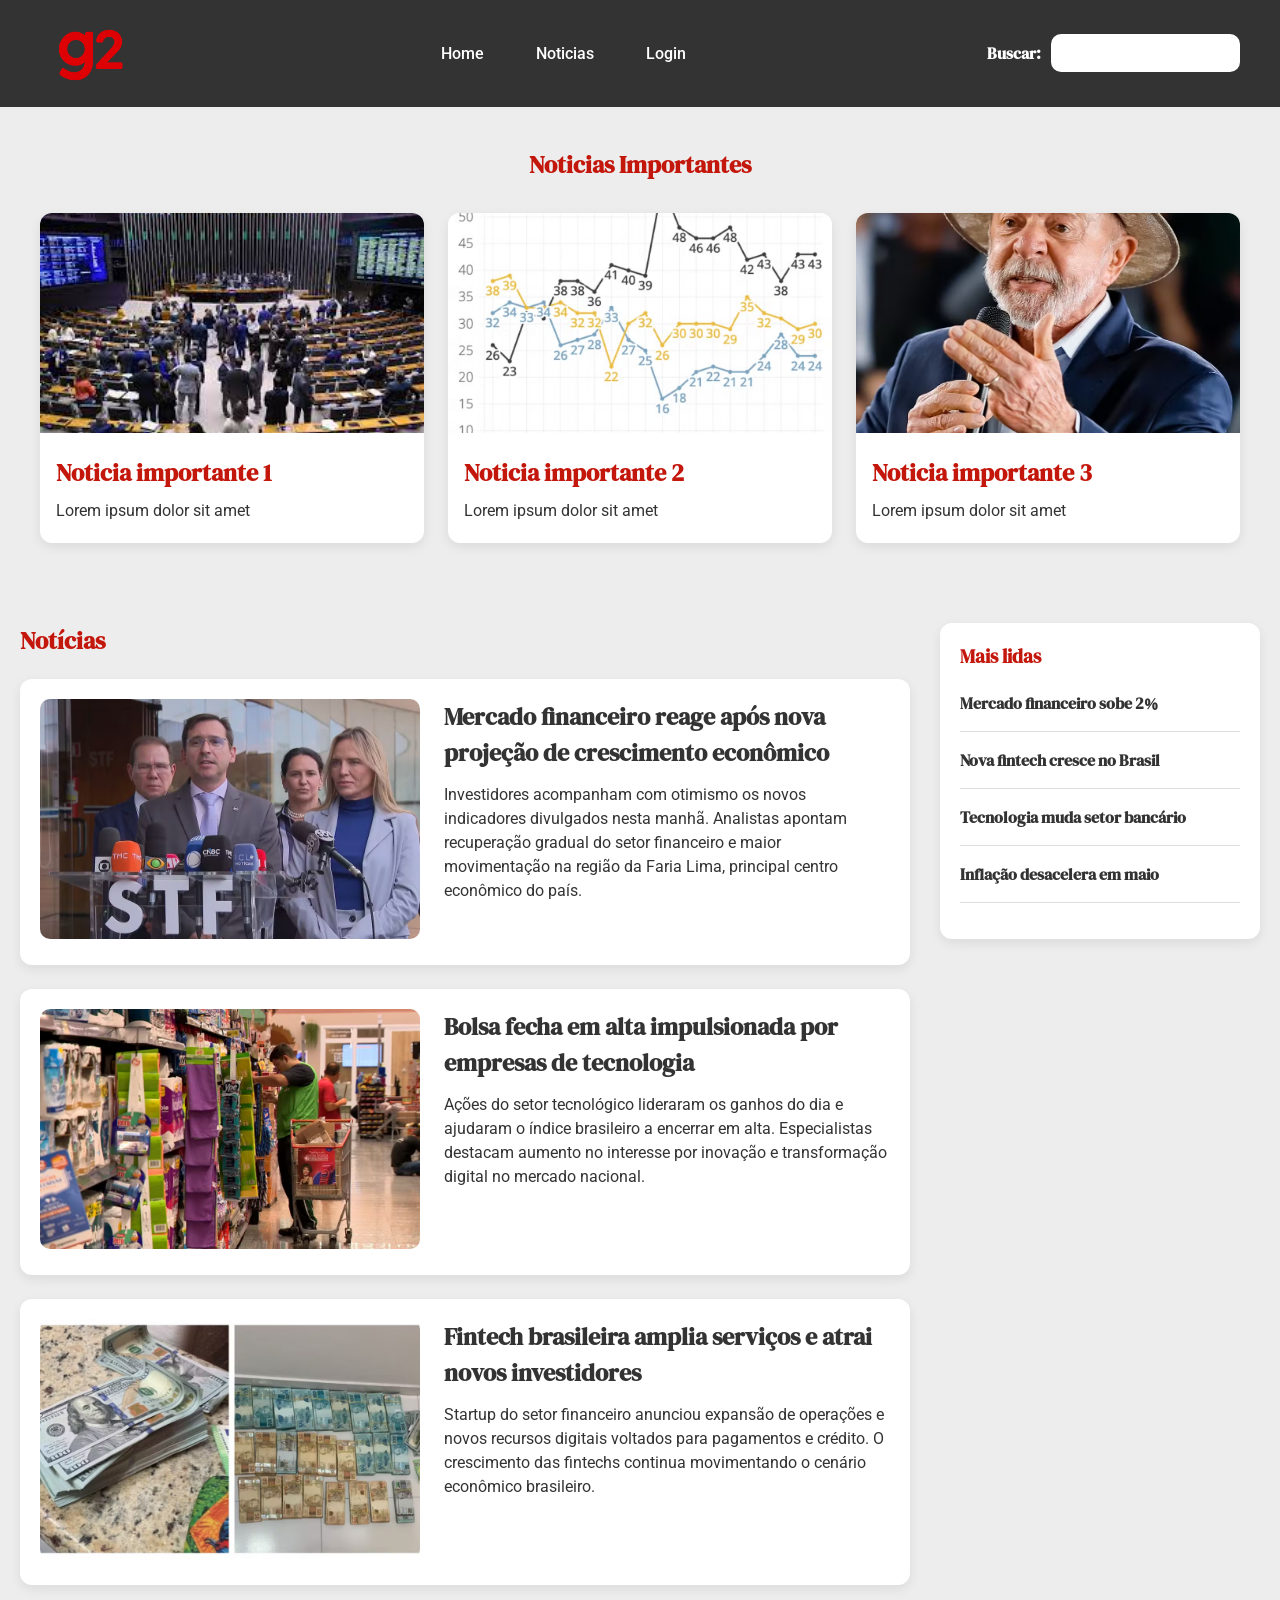
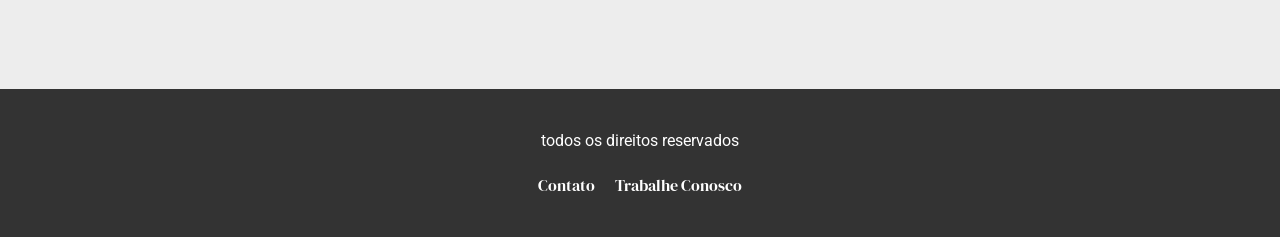
==== commit c8fee78e: "Fiz(Links): Ajuste dos Arias-labels nos links" ====
--- a/index.html
+++ b/index.html
@@ -4,7 +4,7 @@
 <head>
     <meta charset="UTF-8">
     <meta name="viewport" content="width=device-width, initial-scale=1.0">
-    <title>Document</title>
+    <title>Portal de noticias</title>
     <link rel="stylesheet" href="style.css">
 </head>
 
@@ -18,9 +18,9 @@
         <!-- Navbar -->
         <nav>
             <ul>
-                <li><a href="#">Home</a></li>
-                <li><a href="#noticias">Noticias</a></li>
-                <li><a href="#">Contato</a></li>
+                <li><a aria-label="Home" href="index.html">Home</a></li>
+                <li><a aria-label="Noticias" href="index.html#noticias">Noticias</a></li>
+                <li><a aria-label="Login" href="login.html">Login</a></li>
             </ul>
         </nav>
         <!-- Form de pesquisa -->
--- a/style.css
+++ b/style.css
@@ -1,4 +1,4 @@
-@import url('https://fonts.googleapis.com/css2?family=DM+Serif+Display:ital@0;1&display=swap');
+@import url('https://fonts.googleapis.com/css2?family=DM+Serif+Display:ital@0;1&family=Roboto:wght@300;400;500;700&display=swap');
 
 :root{
     --primary-color: #EDEDED;
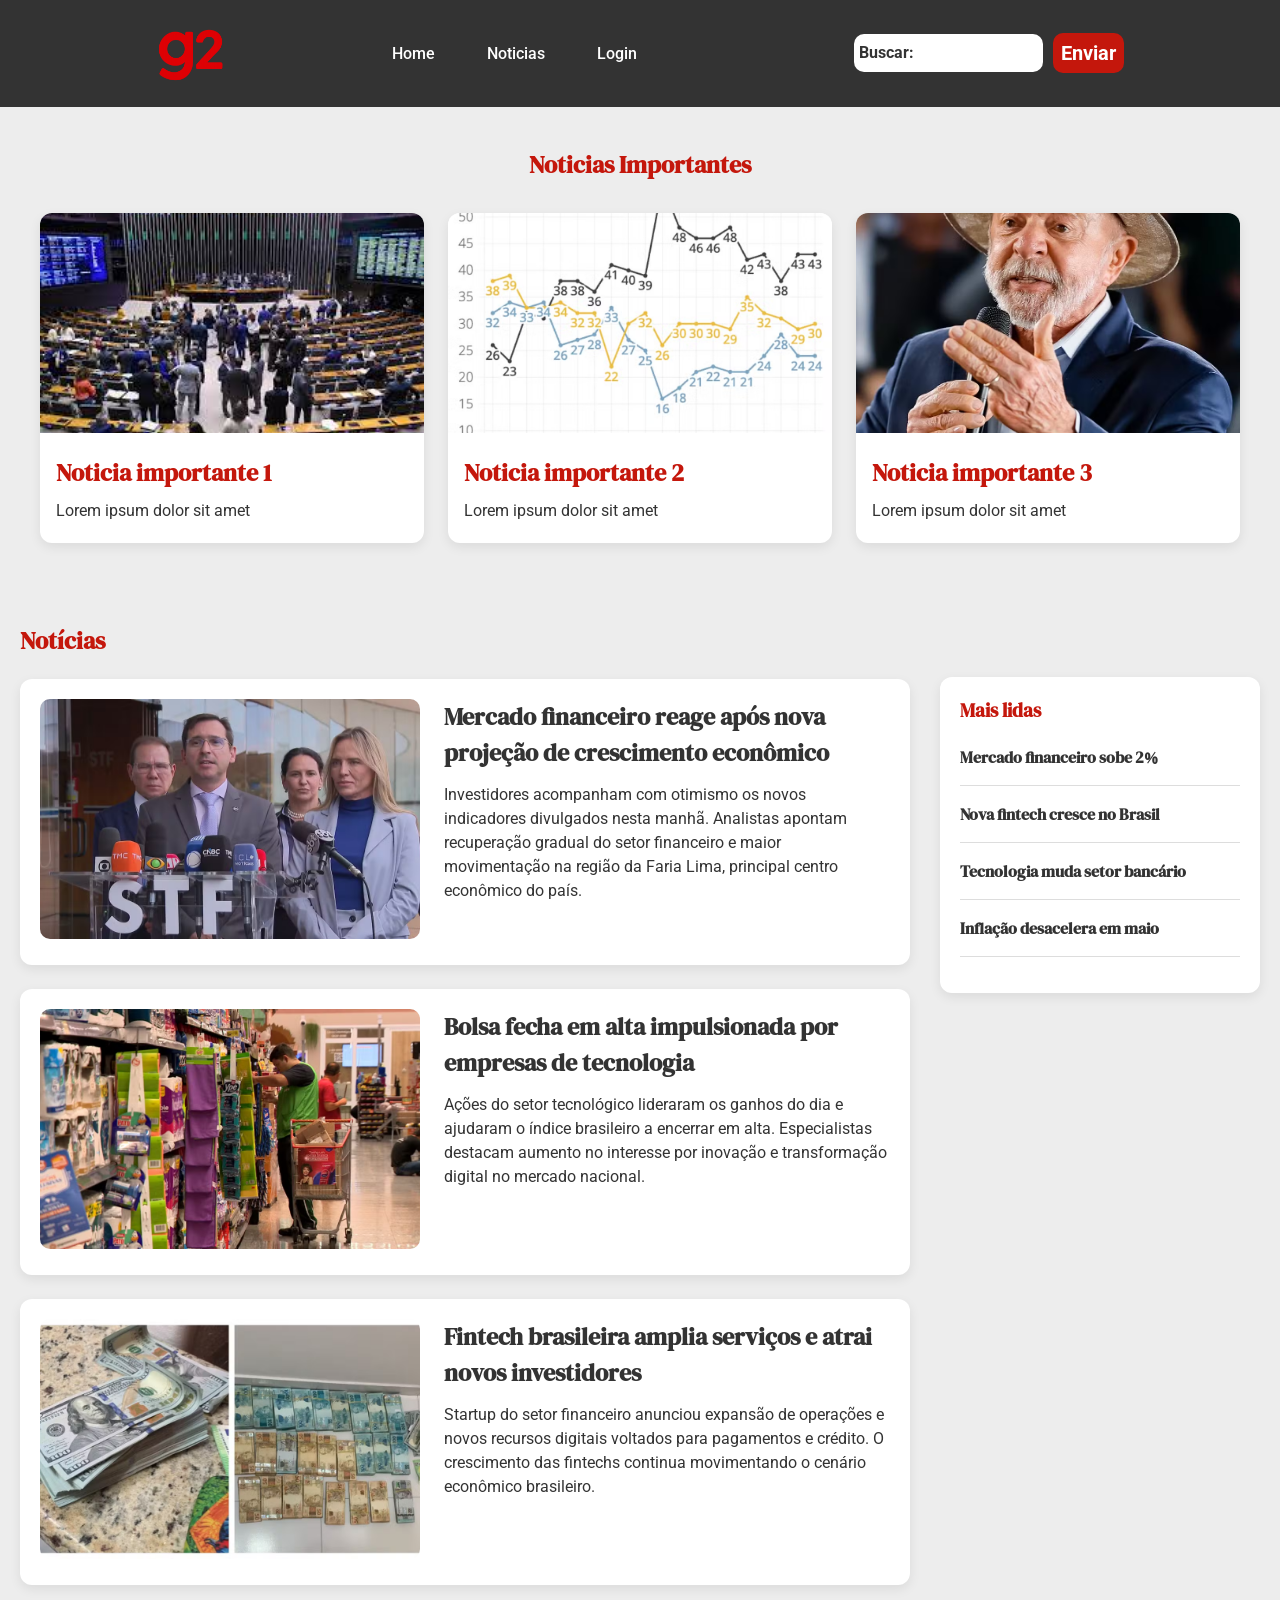
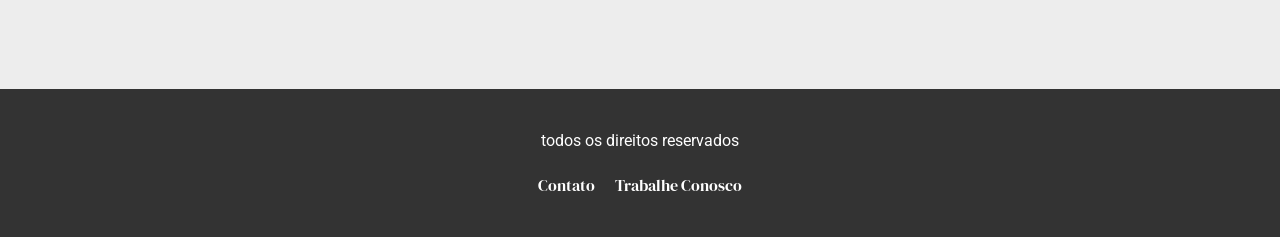
==== commit 18513781: "Refactor(Header): Melhoria estética no Header, adição de um um botão no search e padronização." ====
--- a/index.html
+++ b/index.html
@@ -18,15 +18,16 @@
         <!-- Navbar -->
         <nav>
             <ul>
-                <li><a aria-label="Home" href="index.html">Home</a></li>
-                <li><a aria-label="Noticias" href="index.html#noticias">Noticias</a></li>
-                <li><a aria-label="Login" href="login.html">Login</a></li>
+                <li><a aria-label="Home" href="/index.html">Home</a></li>
+                <li><a aria-label="Noticias" href="/index.html#noticias">Noticias</a></li>
+                <li><a aria-label="Login" href="/login/login.html">Login</a></li>
             </ul>
         </nav>
         <!-- Form de pesquisa -->
         <form id="search-container" aria-label="Espaço de pesquisa">
             <label for="search">Buscar:</label>
             <input type="search" id="search">
+            <button aria-label="botão de pesquisa" type="button"> Enviar</button>
         </form>
     </header>
 
@@ -36,7 +37,7 @@
             <h1>Noticias Importantes</h1>
             <div id="home-container">
 
-                <a aria-label="Noticia em destaque:" href="#">
+                <a aria-label="Noticia em destaque:" href="/noticias/noticia.html?id=01">
                     <article class="noticias-cards">
                         <img src="img/politica.jpg" alt="">
                         <h2>Noticia importante 1</h2>
@@ -45,7 +46,7 @@
                 </a>
 
 
-                <a aria-label="Noticia em destaque:" href="#">
+                <a aria-label="Noticia em destaque:" href="/noticias/noticia.html?id=02">
                     <article class="noticias-cards">
                         <img src="img/economia.avif" alt="">
                         <h2>Noticia importante 2</h2>
@@ -53,7 +54,7 @@
                     </article>
                 </a>
 
-                <a aria-label="Noticia em destaque:" href="#">
+                <a aria-label="Noticia em destaque:" href="/noticias/noticia.html?id=03">
                     <article class="noticias-cards">
                         <img src="img/lula.avif" alt="">
                         <h2>Noticia importante 3</h2>
@@ -68,7 +69,7 @@
             <div id="noticias">
                 <h2 id="titulo-noticias">Notícias</h2>
 
-                <a aria-label="Noticia: " href="#">
+                <a aria-label="Noticia: " href="noticias/noticia.html?id=1001">
                     <article id="primeira-noticia" class="artigo-noticia">
                         <picture>
                             <img src="img/faria-lima.avif" alt="Politicos em entrevista">
@@ -84,7 +85,7 @@
                         </div>
                     </article>
                 </a>
-                <a aria-label="Noticia: " href="#">
+                <a aria-label="Noticia: " href="noticias/noticia.html?id=1002">
                     <article id="segunda-noticia" class="artigo-noticia">
                         <picture>
                             <img src="img/mercado.avif" alt="Mercado e carrinho de compras">
@@ -102,7 +103,7 @@
                     </article>
                 </a>
 
-                <a aria-label="Noticia: " href="#">
+                <a aria-label="Noticia: " href="noticias/noticia.html?id=1003">
                     <article id="terceira-noticia" class="artigo-noticia">
                         <picture>
                             <img src="img/fintech.avif" alt="Dinheiro e dolar espalhado pelo chão">
@@ -125,12 +126,12 @@
                 <h3>Mais lidas</h3>
 
                 <ul>
-                    <li><a aria-label="Noticia: Mercado financeiro sobe 2%" href="#">Mercado financeiro sobe 2%</a></li>
-                    <li><a aria-label="Noticia: Nova fintech cresce no Brasil" href="#">Nova fintech cresce no
+                    <li><a aria-label="Noticia: Mercado financeiro sobe 2%" href="noticias/noticia.html?id=1001">Mercado financeiro sobe 2%</a></li>
+                    <li><a aria-label="Noticia: Nova fintech cresce no Brasil" href="noticias/noticia.html?id=1002">Nova fintech cresce no
                             Brasil</a></li>
-                    <li><a aria-label="Noticia: Tecnologia muda setor bancário" href="#">Tecnologia muda setor
+                    <li><a aria-label="Noticia: Tecnologia muda setor bancário" href="noticias/noticia.html?id=1003">Tecnologia muda setor
                             bancário</a></li>
-                    <li><a aria-label="Noticia: Inflação desacelera em maio" href="#">Inflação desacelera em maio</a>
+                    <li><a aria-label="Noticia: Inflação desacelera em maio" href="noticias/noticia.html?id=1001">Inflação desacelera em maio</a>
                     </li>
                 </ul>
             </aside>
--- a/style.css
+++ b/style.css
@@ -3,6 +3,7 @@
 :root{
     --primary-color: #EDEDED;
     --secondary-color: #C4170C;
+    --secondary-color-hover: #af0c00;
     --header-color: #333;
     --text-color: white;
 
@@ -41,6 +42,9 @@
     justify-content: space-between;
     align-items: center;
     flex-wrap: wrap;
+    position: sticky;
+    top: 0px;
+    z-index: 1;
 
     gap: 20px;
 
@@ -53,6 +57,7 @@
 #logo img {
     width: 100px;
     display: block;
+    margin-left: 100px;
 }
 
 /* NAV */
@@ -86,10 +91,7 @@
     display: flex;
     align-items: center;
     gap: 10px;
-}
-
-#search-container label {
-    font-weight: bold;
+    margin-right: 116px;
 }
 
 #search {
@@ -99,6 +101,33 @@
     outline: none;
 
     border-radius: 10px;
+}
+
+#search-container label {
+    color: var(--header-color);
+    position: relative;
+    left: 70px;
+    font-family: var(--desc-font);
+    font-weight: bold;
+}
+
+#search-container button {
+    font-family: var(--desc-font);
+    font-weight: bold;
+    padding: 8px 8px;
+    font-size: 20px;
+    border-radius: 10px;
+    border: none;
+    background-color: var(--secondary-color);
+    color: white;
+}
+
+#search-container button:hover {
+    cursor: pointer;
+    background-color: var(--secondary-color-hover);
+}
+#search-container button:active {
+    transform:scale(.98);
 }
 
 /* HOME */
@@ -262,7 +291,8 @@
     box-shadow: 0 4px 12px rgba(0, 0, 0, 0.08);
 
     position: sticky;
-    top: 20px;
+    top: 130px;
+    margin-top: 54px;
 }
 
 aside h3 {
